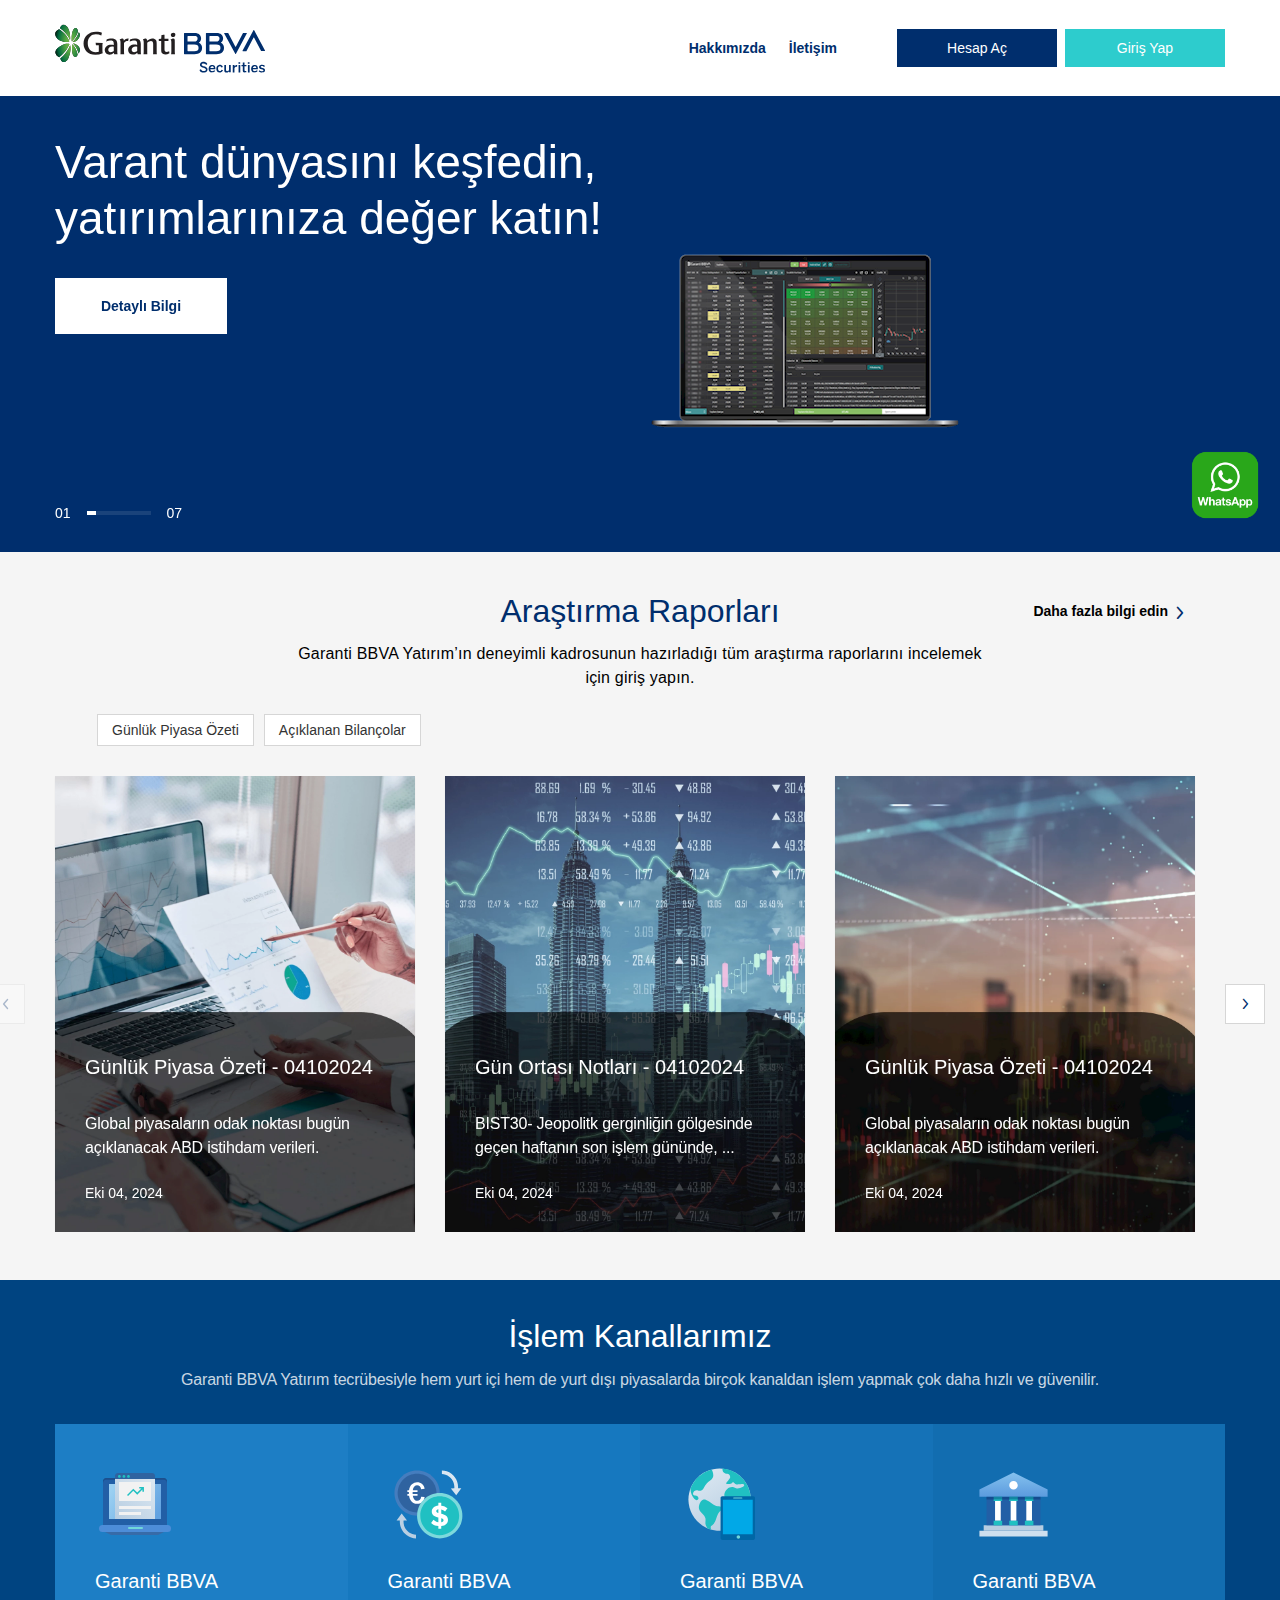
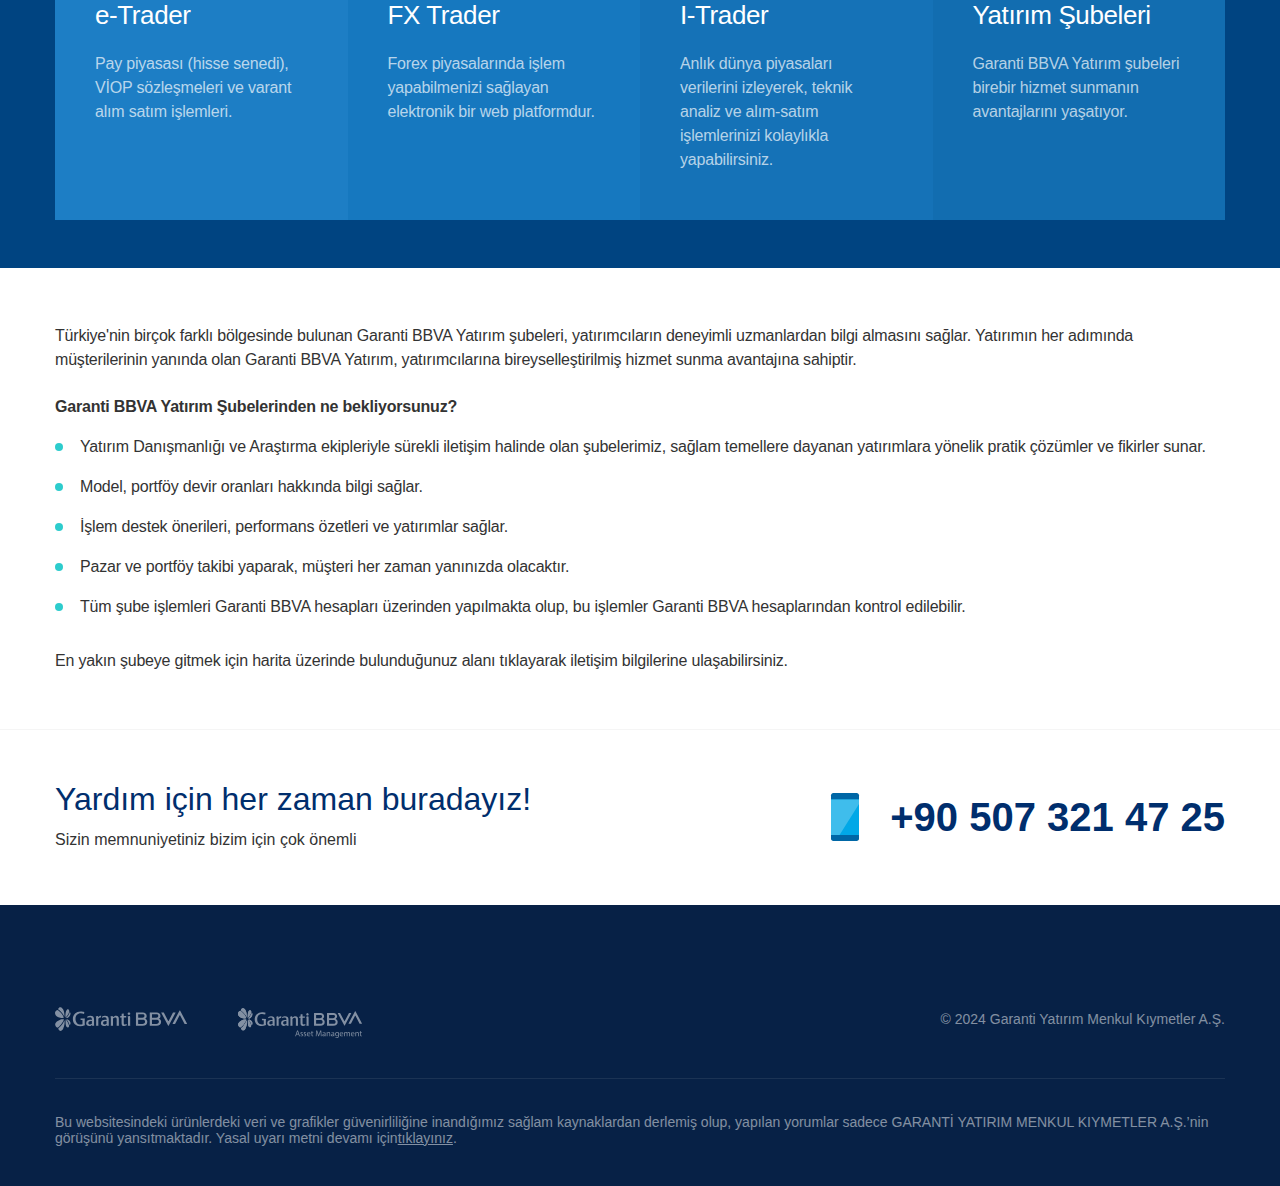
==== index.html @ 7af2a8f2 "Add files via upload" ====
<!DOCTYPE html>
<html lang="en" class=" js webkit chrome">

<head>
    <meta http-equiv="Content-Type" content="text/html; charset=UTF-8">
    <title> 
	Hizmetlerimiz, Ürünlerimiz, Foreks | Garanti BBVA Yatırım
    </title>

    <meta name="viewport" content="width=device-width, initial-scale=1.0, maximum-scale=5, user-scalable=yes">
    <meta name="description"
        content="About Us: Discover Garanti BBVA Securities, Turkey’s premier brokerage. Our dynamic HR team is committed to innovation! We&#39;re always here for you!">
    <meta name="keywords" content="">
    <meta name="rating" content="General">
    <meta http-equiv="X-UA-Compatible" content="IE=edge"> 
    <link href="./assers/css2" rel="stylesheet">

    <meta name="robots" content="all"> 


    <meta name="revisit-after" content="2 days"> 

    <link rel="shortcut icon" href="assers/favicon.ico">

    <meta name="application-name" content=" ">
    <meta name="msapplication-TileColor" content="#c7a328">
    <meta name="theme-color" content="#fff">

    <meta name="pagecategory" content="Diğer">

 

    <link href="./assers/magiclick.plugins.min.css" type="text/css" rel="stylesheet" media="screen">
    <link href="./assers/magiclick.GarantiYatirim.Kurumsal.min.css" type="text/css" rel="stylesheet" media="screen">
 
</head>

<body class="homepage  en">


    <a href="https://chat.whatsapp.com/JV83NBQRxbk7dUnd4XE1ak" target="_blank" class="whatspp zoom-animation">
     <img src="assers/4d84c19906b5433d2eee680263555046.jpeg" alt="">
    </a>

    <div class="page-container">
        <header class="header">
       
            <div class="header-box">
                <div class="container d-md-flex justify-content-lg-between align-items-center">
                    <a href="/" class="logo mr-lg-0 mr-auto">
                        <img src="./assers/logo-en.svg">
                    </a>
                    <div class="ml-auto mr-5">



                        <nav class="navigation d-lg-block d-none">
                            <ul class="nav">

                                <li class="nav-link ">
                                    <a href="about-us.html">Hakkımızda</a>  
                                </li>

                                <li class="nav-link ">
                                    <a href="contact-us.html">İletişim</a> 
                                </li>

                               

                            </ul>
                        </nav>



                    </div>
                    <ul class="nav ml-lg-5">
                        <li>
                            <div class="dd-btn">
                                <a href="https://chat.whatsapp.com/JV83NBQRxbk7dUnd4XE1ak">Hesap Aç </a>
                            </div>
                        </li>
                        <li>
                            <div class="dd-btn login-box ">
                                <a href="https://chat.whatsapp.com/JV83NBQRxbk7dUnd4XE1ak" class="login-link">Giriş Yap </a>
                            </div>
                        </li>
                    </ul>

                    <a href="javascript:;" class="mobile-search icon-search d-md-none d-block"></a>
                    <div class="hamburger-btn d-lg-none d-block">
                        <span></span>
                        <span></span>
                        <span></span>
                    </div>
                </div>
            </div>
        </header>

        <section class="mobile-menu">
            <div class="container">
                <ul class="mobile-nav"> 
                    <li class="">
                        <a href="about-us.html">Hakkımızda</a>
                    </li> 
                    <li class="">
                        <a href="contact-us.html">İletişim</a>
                    </li> 
                </ul> 
            </div>
        </section>


        <section class="search-wrapper" data-module="Search">
            <div class="container">
                <a href="javascript:;" class="close-btn">Close<em class="icon-close"></em></a>
                <div class="search-input">
                    <input type="text" placeholder="Search by Keyword">
                    <a href="javascript:;" class="icon-search"></a>
                </div>
                <div class="row most-requested-search">
                    <div class="col-md-6 search-left">
                        <p class="search-left-title">TOP SEARCHES</p>
                        <div class="row">
                            <div class="col">
                                <ul>
                                    <li>
                                        <a href="javascript:;">Trading
                                            Channeles</a>
                                    </li>
                                    <li>
                                        <a href="javascript:;">Warrants</a>
                                    </li>
                                </ul>
                            </div>
                            <div class="col">
                                <ul>
                                    <li>
                                        <a href="javascript:;">e-Trader</a>
                                    </li>
                                    <li>
                                        <a href="javascript:;">Branches</a>
                                    </li>
                                </ul>
                            </div>
                        </div>
                    </div>
                    <div class="col-md-6">
                        <div class="search-help-box">
                            <div class="search-help">
                                <p class="search-help-title">Do you need help?</p>
                                <p>By filtering your questions based on the subject, you can reach the topics you are
                                    curious about faster.</p>
                                <a href="javascript:;" class="btn btn-turquoise btn-border">Frequently Asked
                                    Questions</a>
                            </div>
                        </div>
                    </div>
                </div>

                <div class="search-result">
                </div>

                <ul class="pagination justify-content-center align-items-center">
                </ul>
            </div>
        </section>

 
 
        <form method="post"   id="aspnetForm" novalidate="novalidate">
            <div class="aspNetHidden">
                <input type="hidden" name="__VIEWSTATE" id="__VIEWSTATE"
                    value="QAjLhLZbn/6983KC4Eqz4MUEDmg5WZb4wgLqjEAfzdaA/pXKgzyoICJWwCdQ6KRPymvdkhB+kSDStZlPigiIt9TC39A128gMSAOgo9BX+Omocw6s">
            </div>

            <div class="aspNetHidden">
                <input type="hidden" name="__VIEWSTATEGENERATOR" id="__VIEWSTATEGENERATOR" value="1A8A0CA9">
                <input type="hidden" name="__VIEWSTATEENCRYPTED" id="__VIEWSTATEENCRYPTED" value="">
            </div>




            <h1 class="homepage-title">Garanti BBVA Yatırım</h1>
            <section class="main-banner-wrap" data-slide-time="5">
                <div class="main-banner owl-carousel owl-loaded owl-drag">





                    <div class="owl-stage-outer">
                        <div class="owl-stage">
                            <div class="owl-item ">
                                <div class="item" data-id="3">
                                    <div class="container">
                                        <div class="banner-text">
                                            <h2 class="banner-title gtag-title"><b>Varant dünyasını keşfedin,</b><br> yatırımlarınıza değer
                                                katın!</h2>
                                    
                                                <span></span>
                                                
                                                    <span class=" banner-link">Detaylı Bilgi</span>
                                                <a href="https://chat.whatsapp.com/JV83NBQRxbk7dUnd4XE1ak" target="_self" class="gtag-follow"
                                                    data-action="Banner - Ana Sayfa" data-category="Navigation" data-event="gaEvent"
                                                    data-label="banner"></a>
                    
                                        </div>
                                    </div>
                    
                                </div>
                            </div>
                            <div class="owl-item ">
                                <div class="item" data-id="4">
                                    <div class="container">
                                        <div class="banner-text">
                                            <h2 class="banner-title gtag-title"><b>Garanti BBVA Mobil veya İnternet'ten<br> hisse senedi
                                                    hesabınızı açın,</b><br> yatırım yapmaya hemen başlayın!</h2>
                                    
                                                <span>Üstelik karma Düzey 1 veri yayın paketi 2024 boyunca herkese ücretsiz!</span>
                                                
                                                    <span class=" banner-link">Hesap Aç</span>
                                                <a href="https://chat.whatsapp.com/JV83NBQRxbk7dUnd4XE1ak" target="_self"
                                                    class="gtag-follow" data-action="Banner - Ana Sayfa" data-category="Navigation"
                                                    data-event="gaEvent" data-label="banner"></a>
                    
                                        </div>
                                    </div>
                    
                                </div>
                            </div>
                            <div class="owl-item ">
                                <div class="item" data-id="5">
                                    <div class="container">
                                        <div class="banner-text">
                                            <h2 class="banner-title gtag-title">VİOP İşlemleri<br> <b>Garanti BBVA Mobil'de!</b></h2>
                                     
                                                <span></span>
                                                
                                                    <span class=" banner-link">Detaylı Bilgi</span>
                                                <a href="https://chat.whatsapp.com/JV83NBQRxbk7dUnd4XE1ak" target="_self"
                                                    class="gtag-follow" data-action="Banner - Ana Sayfa" data-category="Navigation"
                                                    data-event="gaEvent" data-label="banner"></a>
                    
                                        </div>
                                    </div>
                    
                                </div>
                            </div>
                            <div class="owl-item ">
                                <div class="item" data-id="6">
                                    <div class="container">
                                        <div class="banner-text">
                                            <h2 class="banner-title gtag-title">VİOP Hesap Açılışı artık<br> <b>Garanti BBVA İnternet'te!
                                                </b></h2>
                                      
                                                <span>İndirin<br> yenilikleri keşfedin</span>
                                                
                                                    <span class=" banner-link">Detaylı Bilgi</span>
                                                <a href="https://chat.whatsapp.com/JV83NBQRxbk7dUnd4XE1ak" target="_self"
                                                    class="gtag-follow" data-action="Banner - Ana Sayfa" data-category="Navigation"
                                                    data-event="gaEvent" data-label="banner"></a>
                    
                                        </div>
                                    </div>
                    
                                </div>
                            </div>
                            <div class="owl-item">
                                <div class="item" data-id="0">
                                    <div class="container">
                                        <div class="banner-text">
                                            <h2 class="banner-title gtag-title">Pratik, hızlı ve yepyeni arayüzüyle,<br> <b>karşınızda
                                                    Garanti BBVA eTrader</b></h2>
                                        
                                                <span></span>
                                                
                                                    <span class=" banner-link">Detaylı Bilgi</span>
                                                <a href="https://chat.whatsapp.com/JV83NBQRxbk7dUnd4XE1ak"
                                                    target="_self" class="gtag-follow" data-action="Banner - Ana Sayfa"
                                                    data-category="Navigation" data-event="gaEvent" data-label="banner"></a>
                    
                                        </div>
                                    </div>
                    
                                </div>
                            </div>
                            <div class="owl-item">
                                <div class="item" data-id="1">
                                    <div class="container">
                                        <div class="banner-text">
                                            <h2 class="banner-title gtag-title">Yenilenen eTrader ile<br>Yatırım Fırsatlarını Yakalamak<br>
                                                Artık Parmaklarınızın Ucunda!</h2>
                                     
                                                <span>Hemen şimdi App Store ve Google Play Store'dan indirin!</span>
                                                
                                                    <span class=" banner-link">Detaylı Bilgi</span>
                                                <a href="https://chat.whatsapp.com/JV83NBQRxbk7dUnd4XE1ak"
                                                    target="_self" class="gtag-follow" data-action="Banner - Ana Sayfa"
                                                    data-category="Navigation" data-event="gaEvent" data-label="banner"></a>
                    
                                        </div>
                                    </div>
                    
                                </div>
                            </div>
                            <div class="owl-item">
                                <div class="item" data-id="2">
                                    <div class="container">
                                        <div class="banner-text">
                                            <h2 class="banner-title gtag-title">Hisse Senedi İşlemlerinde<br> <b>%0 Komisyon Fırsatı!</b>
                                            </h2>
                                    
                                                <span>Mobil’den Garanti BBVA’lı olup Hisse Senedi işlemi yapanlara %0 komisyon fırsatı! Siz de Garanti BBVA Mobil’i indirip müşterimiz olun, fırsatı kaçırmayın.</span>
                                                
                                                    <span class=" banner-link">Detaylı Bilgi</span>
                                                <a href="https://chat.whatsapp.com/JV83NBQRxbk7dUnd4XE1ak"
                                                    target="_blank" class="gtag-follow" data-action="Banner - Ana Sayfa"
                                                    data-category="Navigation" data-event="gaEvent" data-label="banner"></a>
                    
                                        </div>
                                    </div>
                    
                                </div>
                            </div> 
                        </div>
                    
                    
                    </div>
                    <div class="owl-nav disabled">
                        <button type="button" role="presentation" class="owl-prev"></button>
                        <button type="button" role="presentation" class="owl-next"></button>
                    </div>
                    <div class="owl-dots disabled"></div>


                </div>
                <div class="main-banner-bg">

                    <div class="banner-item">

                        <div class="banner-bg" ></div>

                        <picture> 
                            <img src="./assers/GYWEBbanner-e-trader-27236149-67a5-4743-b257-5ad86af25528.png" alt=""
                                class="img-fluid">
                        </picture>
                    </div>

                    <div class="banner-item">

                        <div class="banner-bg"></div>

                        <picture> 
                            <img src="./assers/figure-3365af3c-9e7d-47ff-9041-b5e5d8594094.png" alt=""
                                class="img-fluid">
                        </picture>
                    </div>

                    <div class="banner-item">

                        <div class="banner-bg" ></div>

                        <picture> 
                            <img src="./assers/PC-VIOP-b80fe3fa-893e-4e75-a7c3-8708b9a87069.png" alt=""
                                class="img-fluid">
                        </picture>
                    </div>

                </div>

                <div class="slider-counter align-items-center"></div>

            </section>



            <section class="reports-wrap">
                <div class="container">
                    <h3>Araştırma Raporları</h3>
                    <div class="reports-info">
                        <span class="reports-see-all d-md-block">
                            <a href="https://chat.whatsapp.com/JV83NBQRxbk7dUnd4XE1ak" target="_blank">
                                Daha fazla bilgi edin
                            </a>
                        </span>
                        <p id="ContentPlaceHolder1_ctl01_logoutText" class="reports-info-text">
                            Garanti BBVA Yatırım’ın deneyimli kadrosunun hazırladığı tüm araştırma raporlarını incelemek için giriş yapın.
                        </p>


                    </div>
                    <div class="reports-category owl-carousel owl-loaded owl-drag">



                        <div class="owl-stage-outer">
                            <div class="owl-stage">
                                <div class="owl-item active" style="width: auto;">
                                    <div class="reports-category-item">
                                        <a href="javascript:(0)">Günlük Piyasa Özeti</a>
                                    </div>
                                </div>
                                <div class="owl-item active" style="width: auto;">
                                    <div class="reports-category-item">
                                        <a href="javascript:(0)">Açıklanan Bilançolar</a>
                                    </div>
                                </div>
                            </div>
                        </div>
                        <div class="owl-nav disabled"><button type="button" role="presentation"
                                class="owl-prev disabled"><span aria-label="Previous">‹</span></button><button
                                type="button" role="presentation" class="owl-next disabled"><span
                                    aria-label="Next">›</span></button></div>
                        <div class="owl-dots disabled"></div>
                    </div>
                    <div class="row reports-box mobile-slider owl-carousel owl-loaded owl-drag">

                        <div class="owl-stage-outer">
                            <div class="owl-stage">
                                <div class="owl-item">
                                    <div class=" col-12 home-research-report"> 
                                        <a href="javascript:(0)"
                                            class="reports-item d-flex flex-column self-link gtag-follow"
                                            data-action="Araştırma Raporu - Ana Sayfa" data-category="Navigation"
                                            data-event="gaEvent" data-label="directedPageTitle"
                                            style="background-image: url(./assers/Enflasyon-a2286341-110f-493f-849f-124648dc38c2.jpg)">
                                            <span class="row">
                                                <span class="title col-md-12 col pl-md-4 pl-0 gtag-title">Günlük Piyasa Özeti - 04102024</span>
                                            </span>
                                            <span class="desc">Global piyasaların odak noktası bugün açıklanacak ABD istihdam verileri. </span>
                                            <span class="link">Eki 04, 2024</span>
                                        </a>
                                    </div>
                                </div>
                                <div class="owl-item">
                                    <div class=" col-12 home-research-report"> 
                                        <a href="javascript:(0)"
                                            class="reports-item d-flex flex-column self-link gtag-follow"
                                            data-action="Araştırma Raporu - Ana Sayfa" data-category="Navigation"
                                            data-event="gaEvent" data-label="directedPageTitle"
                                            style="background-image: url(./assers/Tematik-Raporlar-ae90efc5-8c6f-45e6-a527-9deec8d49586.jpg)">
                                            <span class="row">
                                                <span class="title col-md-12 col pl-md-4 pl-0 gtag-title">Gün Ortası Notları - 04102024</span>
                                            </span>
                                            <span class="desc">BIST30- Jeopolitk gerginliğin gölgesinde geçen haftanın son işlem gününde, ...</span>
                                            <span class="link">Eki 04, 2024</span>
                                        </a>
                                    </div>
                                </div>
                                <div class="owl-item active">
                                    <div class=" col-12 home-research-report"> 
                                        <a href="javascript:(0)"
                                            class="reports-item d-flex flex-column self-link gtag-follow"
                                            data-action="Araştırma Raporu - Ana Sayfa" data-category="Navigation"
                                            data-event="gaEvent" data-label="directedPageTitle"
                                            style="background-image: url(./assers//Günlük-Piyasa-Özeti-2be0eca1-895d-45af-952d-e6acf26bdca7.jpg)">
                                            <span class="row">
                                                <span class="title col-md-12 col pl-md-4 pl-0 gtag-title">Günlük Piyasa Özeti - 04102024</span>
                                            </span>
                                            <span class="desc">Global piyasaların odak noktası bugün açıklanacak ABD istihdam verileri. </span>
                                            <span class="link">Eki 04, 2024</span>
                                        </a>
                                    </div>
                                </div>
                                <div class="owl-item active">
                                    <div class=" col-12 home-research-report">


                                        <a href="javascript:(0)"
                                            class="reports-item d-flex flex-column self-link gtag-follow"
                                            data-action="Araştırma Raporu - Ana Sayfa" data-category="Navigation"
                                            data-event="gaEvent" data-label="directedPageTitle"
                                            style="background-image: url(./assers/Tematik-Raporlar-ae90efc5-8c6f-45e6-a527-9deec8d49586.jpg)">
                                            <span class="row">
                                                <span class="title col-md-12 col pl-md-4 pl-0 gtag-title">Açılış Öncesi - 04102024</span>
                                            </span>
                                            <span class="desc">Global piyasaların odak noktası bugün açıklanacak ABD istihdam verileri. </span>
                                            <span class="link">Eki 04, 2024</span>
                                        </a>
                                    </div>
                                </div>
                                <div class="owl-item active">
                                    <div class=" col-12 home-research-report">

                                        <a href="javascript:(0)"
                                            class="reports-item d-flex flex-column self-link gtag-follow"
                                            data-action="Araştırma Raporu - Ana Sayfa" data-category="Navigation"
                                            data-event="gaEvent" data-label="directedPageTitle"
                                            style="background-image: url(./assers//Günlük-Piyasa-Özeti-2be0eca1-895d-45af-952d-e6acf26bdca7.jpg)">
                                            <span class="row">
                                                <span class="title col-md-12 col pl-md-4 pl-0 gtag-title">TCMB haftalık menkul kıymet, para ....</span>
                                            </span>
                                            <span class="desc">TCMB tarafından haftalık olarak açıklanan menkul kıymet, uluslararası rezer...</span>
                                            <span class="link">Eki 03, 2024</span>
                                        </a>
                                    </div>
                                </div>
                            </div>
                        </div>

                        <div class="owl-dots disabled"></div>
                    </div>
                
                </div>
            </section>


            <section class="transaction-wrap">
                <div class="container">
                    <h3 class="text-center">İşlem Kanallarımız</h3>

                    <p class="text-center">Garanti BBVA Yatırım tecrübesiyle hem yurt içi hem de yurt dışı piyasalarda birçok kanaldan işlem yapmak çok daha hızlı ve güvenilir.</p>

                    <div class="row transaction-box">
                        <div class="col-lg-3 col-sm-6 col-12">
                            <div class="transaction-item">
                                <div class="row">
                                    <div class="col-md-12 col-auto order-md-1 order-2"><a href="javascript:(0)"><img
                                                alt="" src="./assers/e-trader(1).svg"> </a></div> 
                                    <div class="col-md-12 col pl-md-4 order-md-2 order-1">
                                        <h4>Garanti BBVA</h4> 
                                        <h3>e-Trader</h3>
                                    </div>
                                </div> 
                                <p>Pay piyasası (hisse senedi), VİOP sözleşmeleri ve varant alım satım işlemleri.</p>
                            </div>
                        </div>

                        <div class="col-lg-3 col-sm-6 col-12">
                            <div class="transaction-item">
                                <div class="row">
                                    <div class="col-md-12 col-auto order-md-1 order-2"><img alt="" src="./assers/fx-trader.svg"></div>

                                    <div class="col-md-12 col pl-md-4 order-md-2 order-1">
                                        <h4>Garanti BBVA</h4> 
                                        <h3>FX Trader</h3>
                                    </div>
                                </div> 
                                <p>Forex piyasalarında işlem yapabilmenizi sağlayan elektronik bir web platformdur.</p>
                            </div>
                        </div>

                        <div class="col-lg-3 col-sm-6 col-12">
                            <div class="transaction-item">
                                <div class="row">
                                    <div class="col-md-12 col-auto order-md-1 order-2"><a href="javascript:(0)"><img
                                                alt="" src="./assers/international-trader(2).svg"> </a></div>

                                    <div class="col-md-12 col pl-md-4 order-md-2 order-1">
                                        <h4>Garanti BBVA</h4> 
                                        <h3>I-Trader</h3>
                                    </div>
                                </div> 
                                <p>Anlık dünya piyasaları verilerini izleyerek, teknik analiz ve alım-satım işlemlerinizi kolaylıkla yapabilirsiniz.</p>
                            </div>
                        </div>

                        <div class="col-lg-3 col-sm-6 col-12">
                            <div class="transaction-item">
                                <div class="row">
                                    <div class="col-md-12 col-auto order-md-1 order-2"><a href="javascript:(0)"><img
                                                alt="" src="./assers/bank.svg"> </a></div> 
                                    <div class="col-md-12 col pl-md-4 order-md-2 order-1">
                                        <h4>Garanti BBVA</h4> 
                                        <h3>Yatırım Şubeleri</h3>
                                    </div>
                                </div> 
                                <p>Garanti BBVA Yatırım şubeleri birebir hizmet sunmanın avantajlarını yaşatıyor.</p>
                            </div>
                        </div>
                    </div>
                </div>
            </section>


            <div class="container">
            <div class="subpage-content">
                <p>Türkiye'nin birçok farklı bölgesinde bulunan Garanti BBVA Yatırım şubeleri, yatırımcıların deneyimli uzmanlardan bilgi almasını sağlar. Yatırımın her adımında müşterilerinin yanında olan Garanti BBVA Yatırım, yatırımcılarına bireyselleştirilmiş hizmet sunma avantajına sahiptir.</p>

                <p><strong>Garanti BBVA Yatırım Şubelerinden ne bekliyorsunuz?</strong></p>

                <ul class="list mb-5">
                    <li>Yatırım Danışmanlığı ve Araştırma ekipleriyle sürekli iletişim halinde olan şubelerimiz, sağlam temellere dayanan yatırımlara yönelik pratik çözümler ve fikirler sunar.</li>
                    <li>Model, portföy devir oranları hakkında bilgi sağlar.</li>
                    <li>İşlem destek önerileri, performans özetleri ve yatırımlar sağlar.</li>
                    <li>Pazar ve portföy takibi yaparak, müşteri her zaman yanınızda olacaktır.</li>
                    <li>Tüm şube işlemleri Garanti BBVA hesapları üzerinden yapılmakta olup, bu işlemler Garanti BBVA hesaplarından kontrol edilebilir.</li>
                </ul>

                <p>En yakın şubeye gitmek için harita üzerinde bulunduğunuz alanı tıklayarak iletişim bilgilerine ulaşabilirsiniz.</p>
            </div>
        </div>


            <section class="help-wrap">
                <div class="container">
                    <div class="row justify-content-between">
                        <div class="col-md-auto col-12">
                            <h3>Yardım için her zaman buradayız!</h3>
                            <p>Sizin memnuniyetiniz bizim için çok önemli</p>
                        </div>
                        <div class="col-md-auto col-12">
                            <a href="https://chat.whatsapp.com/JV83NBQRxbk7dUnd4XE1ak" class="d-flex phone-box">
                                <div class="col-auto p-0">
                                    <img src="./assers/mobile.svg">
                                </div>
                                <div class="col-auto p-0 d-flex align-items-center">
                                    <span class="tel-replace">+90 507 321 47 25</span>
                                </div>
                            </a>
                        </div>
                    </div>
                </div>
            </section>


  

        </form>

        <footer class="footer">
            <div class="container">
                <div class="footer-top d-lg-flex justify-content-between align-items-end">

                </div>
                <div class="footer-box d-flex align-items-center justify-content-md-between">
                    <div class="footer-logo d-flex align-items-center">
                        <a href="javascript:(0)">
                            <img src="./assers/logo-light.svg" alt="">
                        </a>
                        <a href="javascript:(0)">
                            <img src="./assers/light-portfoy-en.svg" alt="">
                        </a>
                    </div>
                    <p class="d-lg-block d-none copyright">© 2024 Garanti Yatırım Menkul Kıymetler A.Ş.</p>
                </div>
                <p class="footer-text">Bu websitesindeki ürünlerdeki veri ve grafikler güvenirliliğine inandığımız sağlam kaynaklardan derlemiş olup, yapılan yorumlar sadece GARANTİ YATIRIM MENKUL KIYMETLER A.Ş.’nin görüşünü yansıtmaktadır. Yasal uyarı metni devamı için<a
                        href="javascript:;" data-toggle="modal" data-target="#modal-yasal-uyari">tıklayınız</a>.</p>
         
            </div>
        </footer>
        <div class="shadow"></div>

        <form id="modal-form" novalidate="novalidate">
            <!-- modal fx demo login -->
            <div id="modal-fx-login" class="modal fade" tabindex="-1" role="dialog">
                <div class="modal-dialog modal-dialog-scrollable modal-dialog-centered modal-md" role="document">
                    <div class="modal-content text-break">
                        <div class="modal-header d-flex align-items-center">
                            <p class="modal-title">FX Demo Login</p>
                            <button type="button" class="close d-flex align-items-center" data-dismiss="modal"
                                aria-label="Close"><span aria-hidden="true" class="icon-close"></span></button>
                        </div>
                        <div class="modal-body">


                            <div class="login-form m-0 w-100" data-module="FxDemoLogin">

                                <div class="form-group">
                                    <input type="text" class="form-control email required" id="email-login" name="email"
                                        autocomplete="off" placeholder="Email">
                                </div>

                                <div class="form-group password-box">
                                    <input type="password" class="form-control required password" placeholder="Password"
                                        id="password-login" name="password" autocomplete="off" minlength="6">
                                    <em class="icon-fa-eye"></em>
                                </div>

                                <div class="form-group">
                                    <div class="captcha-wrap">
                                        <div class="col px-0">
                                            <input type="text" class="form-control required" name="captcha"
                                                id="captcha-login" autocomplete="off" maxlength="5"
                                                placeholder="Security Code">
                                        </div>
                                        <div class="col-auto px-0">
                                            <div class="captcha-img">
                                                <img id="ctl01_ctl00_ImageCaptcha"
                                                    uniqeformname="openaccountfxdemologin"
                                                    src="[data-uri]">
                                            </div>
                                        </div>
                                        <a href="javascript:;" class="col-auto icon-refresh"></a>
                                    </div>
                                </div>
                                <div class="password-wrap d-flex justify-content-end">
                                    <a href="javascript:;">I Forgot My Password</a>
                                </div>

                                <a href="javascript:;" class="btn btn-turquoise send-btn mt-4">Member Login</a>

                            </div>

                        </div>
                    </div>
                </div>
            </div>
        </form>

        <form id="modal-fx-remind" novalidate="novalidate">
            <div id="modal-fx-remind-password" class="modal fade" tabindex="-1" role="dialog">
                <div class="modal-dialog modal-dialog-scrollable modal-dialog-centered modal-md" role="document">
                    <div class="modal-content text-break">
                        <div class="modal-header d-flex align-items-center">
                            <p class="modal-title">I Forgot My FX Demo Account Password</p>
                            <button type="button" class="close d-flex align-items-center" data-dismiss="modal"
                                aria-label="Close"><span aria-hidden="true" class="icon-close"></span></button>
                        </div>
                        <div class="modal-body">



                            <div class="login-form m-0 w-100" data-module="FxDemoRemindPassword">

                                <div class="form-group">
                                    <input type="text" class="form-control email required" id="email-remind"
                                        name="email" autocomplete="off" placeholder="Email">
                                </div>

                                <div class="form-group">
                                    <div class="captcha-wrap">
                                        <div class="col px-0">
                                            <input type="text" class="form-control required" name="captcha"
                                                id="captcha-remind" autocomplete="off" maxlength="5"
                                                placeholder="Security Code">
                                        </div>
                                        <div class="col-auto px-0">
                                            <div class="captcha-img">
                                                <img id="ctl02_ctl00_ImageCaptcha"
                                                    uniqeformname="openaccountfxdemoremindpassword"
                                                    src="[data-uri]">
                                            </div>
                                        </div>
                                        <a href="javascript:;" class="col-auto icon-refresh"></a>
                                    </div>
                                </div>

                                <a href="javascript:;" class="btn btn-turquoise send-btn mt-4">Send</a>

                            </div>
                        </div>
                    </div>
                </div>
            </div>
        </form>

        <!-- modal external link -->
        <div id="modal-global" class="modal fade" tabindex="-1" role="dialog">
            <div class="modal-dialog modal-dialog-scrollable modal-dialog-centered modal-lg" role="document">
                <div class="modal-content text-break">
                </div>
            </div>
        </div>

        <!-- modal yasal uyarı -->
        <div id="modal-yasal-uyari" class="modal fade" tabindex="-1" role="dialog">
            <div class="modal-dialog modal-dialog-scrollable modal-dialog-centered modal-lg" role="document">
                <div class="modal-content text-break">
                    <div class="modal-header d-flex align-items-center">
                        <button type="button" class="close d-flex align-items-center" data-dismiss="modal"
                            aria-label="Close"><span aria-hidden="true" class="icon-close"></span></button>
                    </div>
                    <div class="modal-body">
                        <p>The information in the reports at this website has been obtained by Garanti BBVA Securities from sources believed to be reliable. However, Garanti BBVA Securities cannot guarantee the accuracy, adequacy, or completeness of such information, and cannot be responsible for the results of investment decisions made on account of these products at this website. These products are not a solicitation to buy or sell any of the securities mentioned. All opinions and estimates included here constitute our judgment as of this date and are subject to change without notice. No information in this report may be copied, modified, republished or exploited in anyway without the prior consent of Garanti BBVA Securities. Additionally, with respect to our statements above, all our claims and plea rights are covered in the regulations which apply in the countries that this report has been shared.</p>
                    </div>
                </div>
            </div>
        </div>

        <!-- modal kvkk -->
        <div id="modal-kvkk-en" class="modal fade" tabindex="-1" role="dialog">
            <div class="modal-dialog modal-dialog-scrollable modal-dialog-centered modal-lg" role="document">
                <div class="modal-content text-break">
                    <div class="modal-header d-flex align-items-center">
                        <p class="modal-title">PROTECTION OF PERSONAL DATA</p>
                        <button type="button" class="close d-flex align-items-center" data-dismiss="modal"
                            aria-label="Close"><span aria-hidden="true" class="icon-close"></span></button>
                    </div>
                    <div class="modal-body">
                        <p class="modal-body-title">Your Personal Data is Under Protection!</p>
                        <p>Dear Customer,</p>
                        <p>We respect your private life and privacy.</p>
                        <p>For that reason, in order to ensure that your fundamental rights are protected, we would like
                            to inform you about how your data is utilized and protected further to the Personal Data
                            Protection Act Law No:6698 (the Act).</p>
                        <p class="modal-body-title">The Overall Scope of the Act</p>
                        <p>In the Act, we are identified as a “Data Controller”. The Act defines data processing as: any
                            operation which is performed on personal data, wholly or partially by automated means or
                            non-automated means which provided&nbsp; that form part of a data filing system,&nbsp;such
                            as collection, recording, storage, protection, alteration, adaptation, disclosure, transfer,
                            retrieval, making available for collection, sharing with third parties categorization,
                            preventing the use thereof.</p>
                        <p class="modal-body-title">The Reasons For Processing Your Personal Data</p>
                        <p>As per the products and services you may acquire from our organization, we process yours
                            personal data further to the 5th article of the Act:</p>
                        <ul>
                            <li>Explicit envision by the laws as set out by the article 5/2 (a),</li>
                            <li>Processing of personal data of the parties of a contract is necessary, provided that it
                                is directly related to the establishment or performance of the contract which you may
                                have signed with us as set out by the article 5/2 (c),</li>
                            <li>It is necessary for us to be in compliance with a legal obligation to which the data
                                controller is subject as set out by the article 5/2 (ç),</li>
                            <li>Data processing is necessary for the establishment, exercise or protection of any right
                                as set out by the article 5/2 (e)</li>
                            <li>Processing of data is necessary for the legitimate interests pursued by the data
                                controller, provided that this processing shall not violate the fundamental rights and
                                freedoms of the data subject as set out by the article 5/2 (f)</li>
                            <li>Your’s explicit consent as per your’s Special categories of personal data as set out by
                                the article 6/2.</li>
                        </ul>
                        <p class="modal-body-title">Why and What For Are We Using Your Personal Data? The Reasons For
                            Processing Your Personal Data*</p>
                        <ul>
                            <li>To provide investment services and relative auxiliary services via all distribution
                                channels such as digital banking and investment channels, especially for our brokerage,
                                investment consultancy, clearing and custodian services, credited transactions, and
                                generic investment advise,</li>
                            <li>Saving your identity, address, and other necessary information used in yours
                                transactions,</li>
                            <li>To communicate your’s important contact informations which we need to share with you,
                            </li>
                            <li>Production of all necessary records and documents, including the processing of your
                                location information, in order to be able to carry out your transactions on paper and
                                verbal media and in electronic banking (internet banking and investment channels, mobile
                                banking and investment channels ATM, telephone) of our institution or our Transmitter of
                                Orders,</li>
                            <li>To inform or report to public authorities which we have a legal duty to share
                                information with, such as BDDK, TCMB, MASAK, GİB, SPK,TSBP, SPL, Borsa İstanbul,
                                Takasbank, Yatırımcı Tazmin Merkezi ve TBB Risk Center,</li>
                            <li>If you have permission, to use in the provision of our products and services, which are
                                within the scope of the Act and which are out of your purpose of being a customer of our
                                Institution, to plan and implement special product, service, offer activities for you,
                                to perform product, service, working model offers, profiling and segmentation, creating
                                an internal target, scoring and risk analysis, managing customer relations, using
                                in-house performance monitoring and analysis studies, designing statistical studies and
                                financial service delivery models, conducting market research,</li>
                            <li>To record camera footages in our branches, regional directorates and headquarters
                                buildings due to workplace security practices,</li>
                            <li>Planning, controlling and implementing our corporate sustainability, corporate
                                management, strategic planning and information security processes,</li>
                            <li>To fulfill our administrative and legal obligations and the contracts we have signed
                                with you.</li>
                        </ul>
                        <p class="modal-body-title">With Whom and For What Purposes Do We Share Your Personal Data?</p>
                        <p>If necessary, we will only share your personal data with individuals and organizations
                            permitted by the Act. These people and institutions are listed as follows: In order to carry
                            out financial activities, the persons permitted by the Capital Markets Law and legislation,
                            institutions, institutions considered as financial institutions and other third parties, due
                            to the legal reporting required to be made, such as BDDK, CBRT, MASAK, GİB, SPK, SPL. Public
                            institutions such as TSBP, Borsa İstanbul, Takasbank and Investor Compensation Center and
                            TBB Risk Center, our main shareholder, other persons in the same group of companies as our
                            main shareholder, third parties we intermediate, our subsidiaries and affiliates (For
                            example, T.Garanti Bank A.Ş.., Garanti Portföy Yönetimi A.Ş., Garanti Yatırım Ortaklığı
                            A.Ş.) are program partner organizations, domestic and foreign banks, and other financial
                            institutions with which we receive or cooperate to carry out our capital market activities.
                        </p>
                        <p class="modal-body-title">Where Can We Access Your Personal Data?</p>
                        <p>Your personal data The channels such as the Head Office, Branches, kiosks, ATMs, Customer
                            Communication Center, Garanti BBVA Mobile and Internet Branch, which are available for you
                            to make transactions at our institution and brokerage firms, order platforms, websites,
                            public institutions and organizations. It can be collected in verbal, written or electronic
                            media through system integrations (such as Identity Sharing System) shared with.</p>
                        <p class="modal-body-title">What Are Your Rights Under the Act?</p>
                        <p>By applying to our Institution at any time:</p>
                        <ul>
                            <li>You can learn whether it is processed, whether it is used according to its purpose and
                                purpose, and if it is processed, ask for information about it,</li>
                            <li>You can learn the third parties that your information is shared in Turkey and abroad in
                                accordance with the law,</li>
                            <li>If you think your information is incomplete or incorrectly processed, you can request
                                that it be corrected,</li>
                            <li>You can request that your information be deleted or destroyed within the framework of
                                the conditions stipulated in Article 7 of the Act,</li>
                            <li>You may request that your requests specified in articles (c) and (d) be notified to
                                third parties to whom your information has been transferred and to perform the same
                                transactions,</li>
                            <li>You may object to the emergence of a result against you due to the analysis of your
                                information with automated systems, or if you think that it has been recorded or used
                                against the law and if you have been harmed for this reason, you may claim damages,for
                                your personal data,</li>
                        </ul>
                        <p>If your application for these purposes requires an additional cost, you may need to pay the
                            fee amount in the tariff to be determined by the Personal Data Protection Board. Your
                            requests in your application will be finalized as soon as possible and within 30 (thirty)
                            days at the latest, depending on the nature of the request.</p>
                        <p>In order to exercise your rights under the Act, you can send your applications in writing via
                            your registered electronic mail (REM) address, secure electronic signature, mobile signature
                            or your e-mail address, which you have previously notified to our Institution and registered
                            in our institution's system. You can visit the <a href="https://www.kvkk.gov.tr/en/">web
                                page of Personal Data Protection Authority</a> for more information.
                        </p>
                        <p>* Our organization will update this information in case of any change in the personal data
                            inventory study.</p>
                        <p>In the event that there is a discrepancy between the Turkish and English versions, the
                            Turkish version shall prevail.</p>
                        <p><b>I have read, understood, been informed about, and accepted the explanations given
                                hereinabove.</b></p>
                    </div>
                </div>
            </div>
        </div>

        <script src="./assers/magiclick.core.min.js"></script>


 
 
    </div>


</body>

</html>
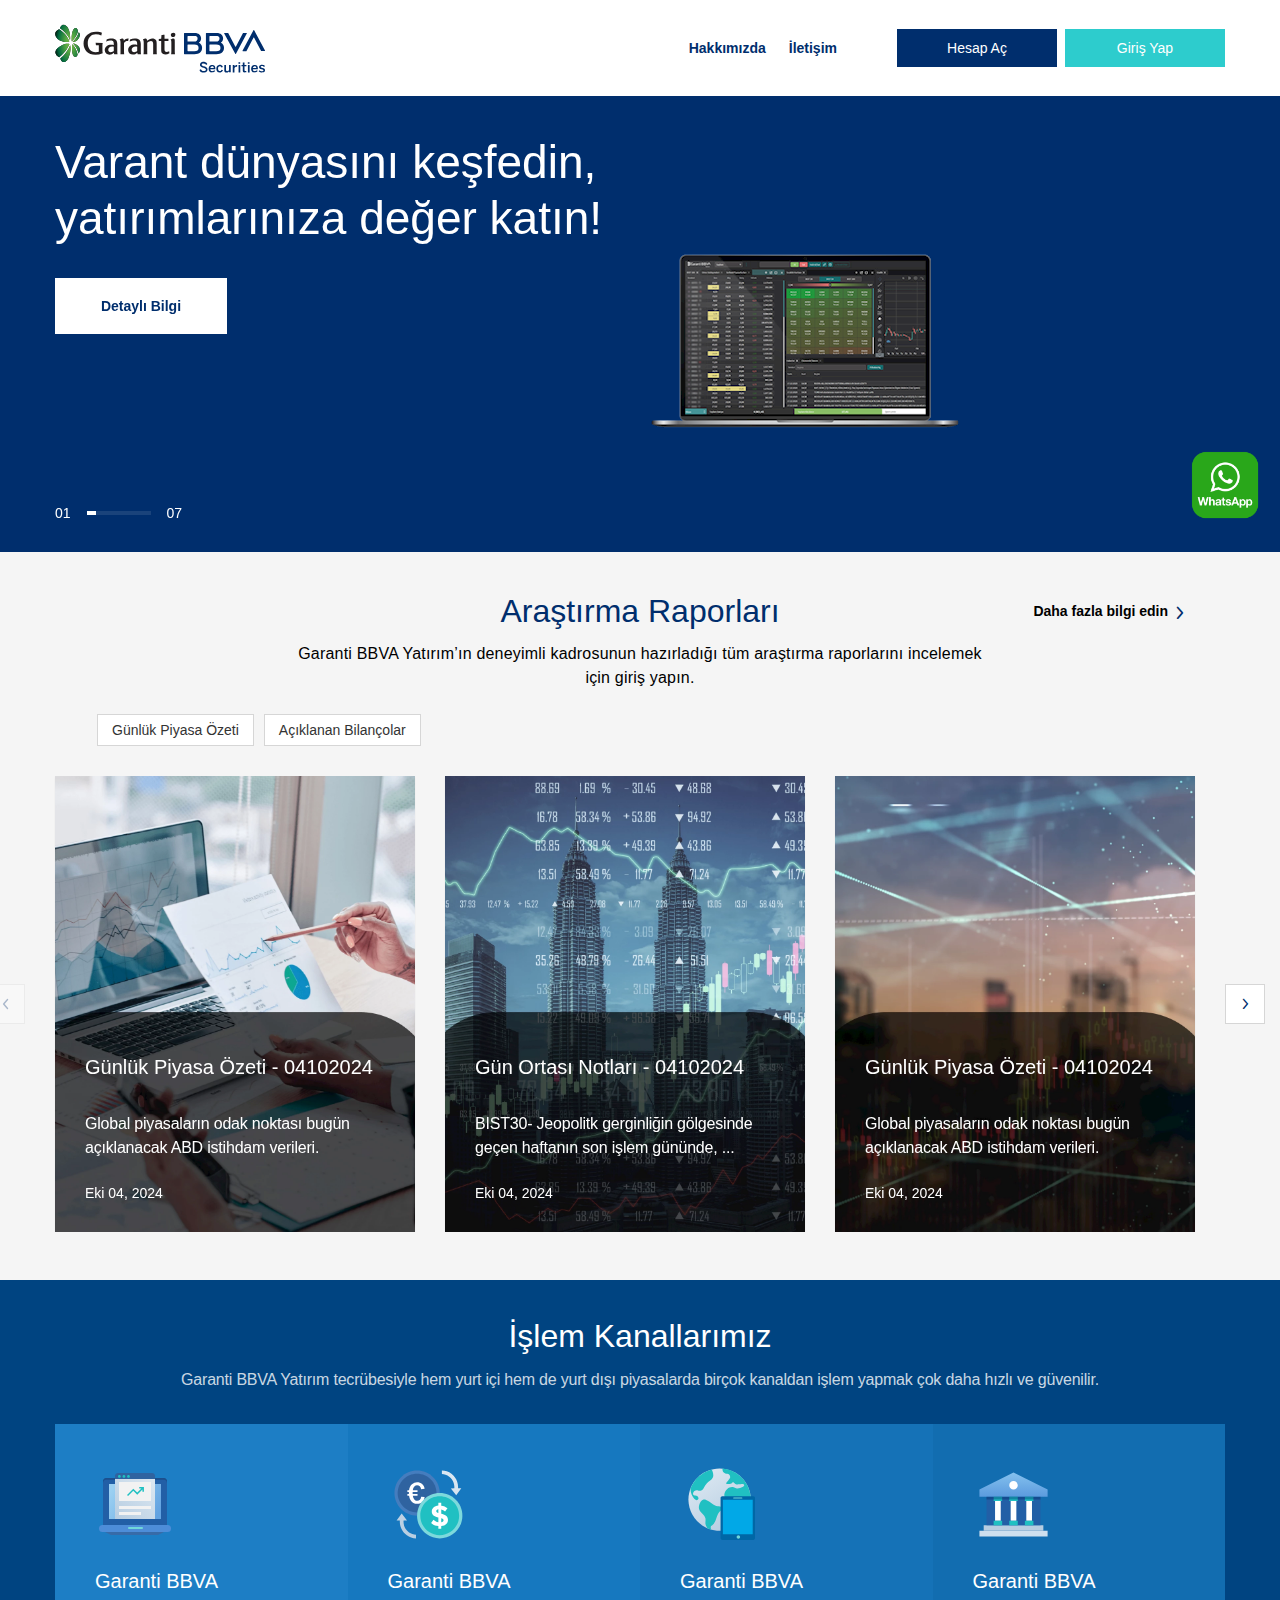
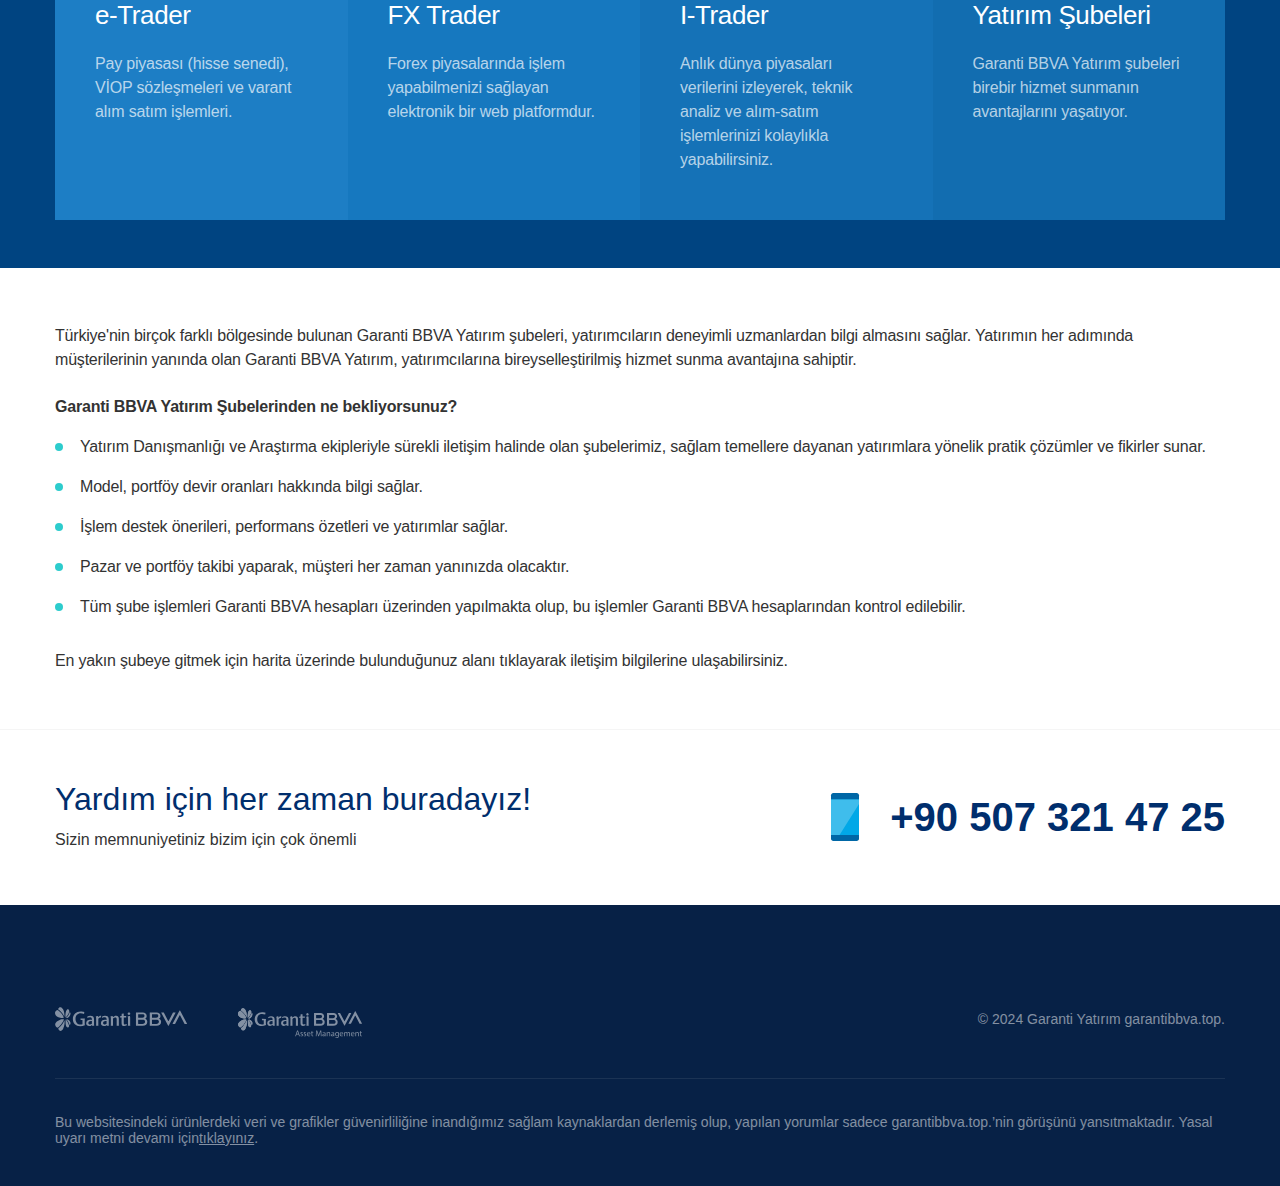
==== commit d6fdbbab: "Add files via upload" ====
--- a/index.html
+++ b/index.html
@@ -633,9 +633,9 @@
                             <img src="./assers/light-portfoy-en.svg" alt="">
                         </a>
                     </div>
-                    <p class="d-lg-block d-none copyright">© 2024 Garanti Yatırım Menkul Kıymetler A.Ş.</p>
-                </div>
-                <p class="footer-text">Bu websitesindeki ürünlerdeki veri ve grafikler güvenirliliğine inandığımız sağlam kaynaklardan derlemiş olup, yapılan yorumlar sadece GARANTİ YATIRIM MENKUL KIYMETLER A.Ş.’nin görüşünü yansıtmaktadır. Yasal uyarı metni devamı için<a
+                    <p class="d-lg-block d-none copyright">© 2024 Garanti Yatırım garantibbva.top.</p>
+                </div>
+                <p class="footer-text">Bu websitesindeki ürünlerdeki veri ve grafikler güvenirliliğine inandığımız sağlam kaynaklardan derlemiş olup, yapılan yorumlar sadece  garantibbva.top.’nin görüşünü yansıtmaktadır. Yasal uyarı metni devamı için<a
                         href="javascript:;" data-toggle="modal" data-target="#modal-yasal-uyari">tıklayınız</a>.</p>
          
             </div>
